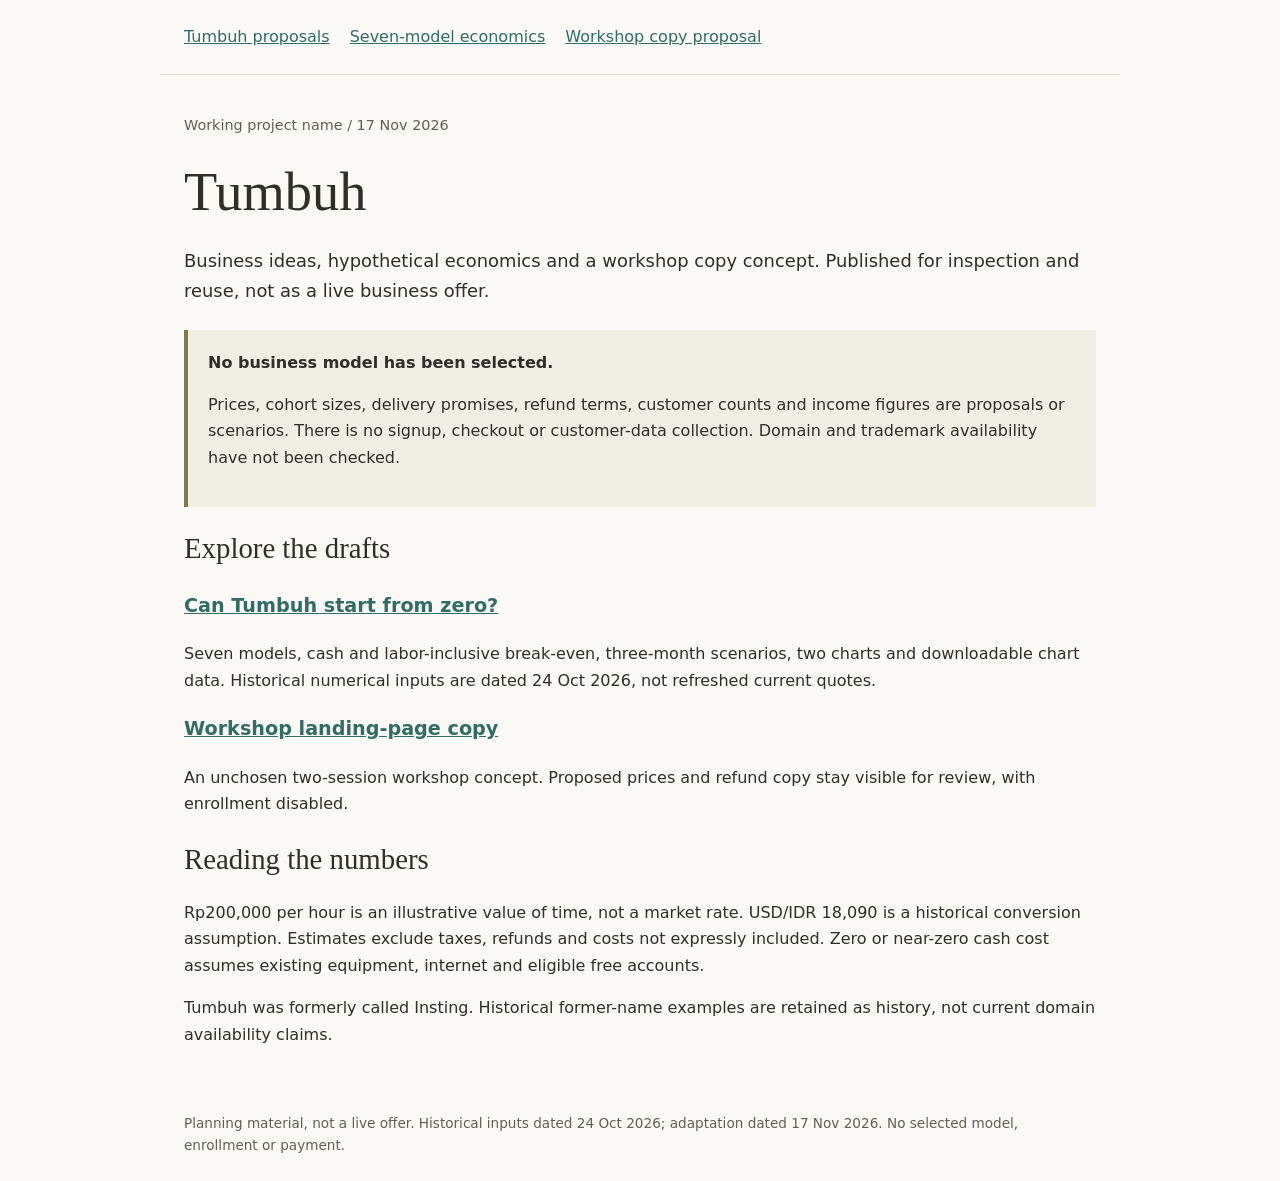
==== index.html @ d08055b1 "Publish static Tumbuh pages and Pages workflow" ====
<!doctype html><html lang="en"><head><meta charset="utf-8"><meta name="viewport" content="width=device-width,initial-scale=1"><title>Tumbuh - proposals, not a launch</title><meta name="description" content="Unchosen business-model proposals and hypothetical estimates. No signup, sales or income promises."><link rel="stylesheet" href="./style.css"></head><body><nav aria-label="Main"><a href="./">Tumbuh proposals</a><a href="./economics/">Seven-model economics</a><a href="./workshop-proposal/">Workshop copy proposal</a></nav><main><header><p class="fact">Working project name / 17 Nov 2026</p><h1>Tumbuh</h1><p class="intro">Business ideas, hypothetical economics and a workshop copy concept. Published for inspection and reuse, not as a live business offer.</p></header><aside class="callout"><strong>No business model has been selected.</strong><p>Prices, cohort sizes, delivery promises, refund terms, customer counts and income figures are proposals or scenarios. There is no signup, checkout or customer-data collection. Domain and trademark availability have not been checked.</p></aside><section><h2>Explore the drafts</h2><h3><a href="economics/">Can Tumbuh start from zero?</a></h3><p>Seven models, cash and labor-inclusive break-even, three-month scenarios, two charts and downloadable chart data. Historical numerical inputs are dated 24 Oct 2026, not refreshed current quotes.</p><h3><a href="workshop-proposal/">Workshop landing-page copy</a></h3><p>An unchosen two-session workshop concept. Proposed prices and refund copy stay visible for review, with enrollment disabled.</p></section><section><h2>Reading the numbers</h2><p>Rp200,000 per hour is an illustrative value of time, not a market rate. USD/IDR 18,090 is a historical conversion assumption. Estimates exclude taxes, refunds and costs not expressly included. Zero or near-zero cash cost assumes existing equipment, internet and eligible free accounts.</p><p>Tumbuh was formerly called Insting. Historical former-name examples are retained as history, not current domain availability claims.</p></section></main><footer>Planning material, not a live offer. Historical inputs dated 24 Oct 2026; adaptation dated 17 Nov 2026. No selected model, enrollment or payment.</footer></body></html>
---- style.css ----
*{box-sizing:border-box}html{background:#faf9f6;color:#302e28;font-family:system-ui,sans-serif;font-size:16px;line-height:1.65}body{margin:0}nav,main,footer{max-width:960px;margin:auto;padding:24px}nav{display:flex;gap:20px;flex-wrap:wrap;border-bottom:1px solid #dcd8ce}a{color:#316c65;overflow-wrap:anywhere}h1{font-family:Georgia,serif;font-size:clamp(2.1rem,5vw,3.4rem);font-weight:400;line-height:1.12;margin:24px 0}h2,.group-heading>.group-label{display:block;font-family:Georgia,serif;font-size:1.8rem;line-height:1.2;font-weight:400}h3,.group:not(.group-heading)>.group-label{display:block;font-size:1.2rem;font-weight:650;margin-bottom:20px}.fact,.caption,.closing{color:#625e56;font-size:.9rem}.intro,.key{font-size:1.12rem}.group{margin:44px 0}.group .group{margin:32px 0}.callout{display:block;background:#f0ede4;border-left:4px solid #84774c;padding:20px;margin:24px 0}.callout span{display:block}.strong{font-weight:650;margin-bottom:6px}.facts{margin:0}.facts>div{padding:14px 0;border-top:1px solid #dcd8ce;display:grid;grid-template-columns:minmax(130px,27%) 1fr;gap:16px}dt{font-size:.92rem;color:#625e56}dd{margin:0}.steps,.bullets{padding-left:24px}.steps li,.bullets li{padding:8px 0}.step-n{display:none}.row{padding:18px 0;border-top:1px solid #dcd8ce;display:flex;gap:16px}.row-body{flex:1}.row-main{font-weight:650}.row-detail{font-size:.9rem;color:#625e56}.row-value{font-weight:650;white-space:nowrap}.photos{margin:28px 0}.photos img{width:100%;max-height:320px;object-fit:contain}.landing-h1{font-family:Georgia,serif;font-size:2rem;line-height:1.2}.landing-h2{font-size:1.5rem}.landing-eyebrow{color:#316c65;font-weight:650}.landing-hero,.landing-final{margin:36px 0}.button,button{display:inline-block;border:1px solid #b6ada0;border-radius:10px;padding:14px 18px;background:#e5e0d6;color:#5b554c;font:inherit;max-width:100%;white-space:normal}.landing-cta-note{font-size:.9rem;color:#625e56}.chart-wrap{overflow-x:auto}.chart-wrap svg{display:block;width:100%;min-width:270px;height:auto}table{border-collapse:collapse;width:100%;font-size:.9rem}td,th{text-align:left;padding:9px 5px;border-bottom:1px solid #dcd8ce}footer{color:#625e56;font-size:.85rem} @media(max-width:540px){nav,main,footer{padding:18px}.facts>div{display:block}dd{margin-top:6px}.row{gap:10px}.row-value{white-space:normal;max-width:90px}.group{margin:36px 0}}
.chart-wrap svg{min-width:660px}.scenario-results{padding-left:26px}.scenario-results li{border-top:1px solid #dcd8ce;padding:14px 0}.scenario-results p{margin:6px 0}
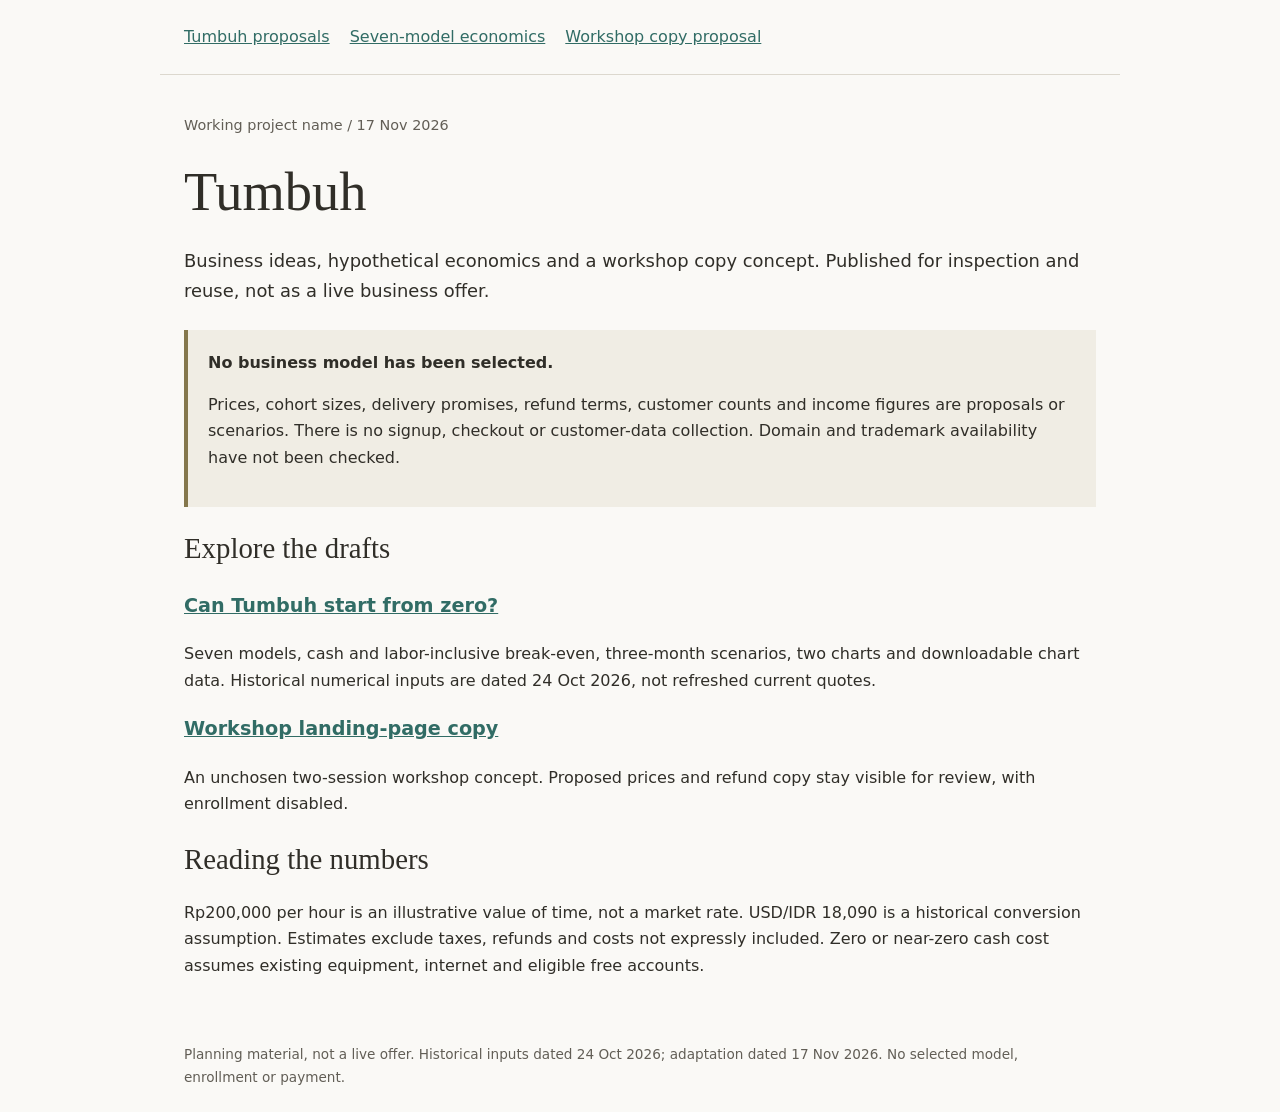
==== commit 88eb3aad: "Remove former name from current proposal site" ====
--- a/index.html
+++ b/index.html
@@ -1 +1 @@
-<!doctype html><html lang="en"><head><meta charset="utf-8"><meta name="viewport" content="width=device-width,initial-scale=1"><title>Tumbuh - proposals, not a launch</title><meta name="description" content="Unchosen business-model proposals and hypothetical estimates. No signup, sales or income promises."><link rel="stylesheet" href="./style.css"></head><body><nav aria-label="Main"><a href="./">Tumbuh proposals</a><a href="./economics/">Seven-model economics</a><a href="./workshop-proposal/">Workshop copy proposal</a></nav><main><header><p class="fact">Working project name / 17 Nov 2026</p><h1>Tumbuh</h1><p class="intro">Business ideas, hypothetical economics and a workshop copy concept. Published for inspection and reuse, not as a live business offer.</p></header><aside class="callout"><strong>No business model has been selected.</strong><p>Prices, cohort sizes, delivery promises, refund terms, customer counts and income figures are proposals or scenarios. There is no signup, checkout or customer-data collection. Domain and trademark availability have not been checked.</p></aside><section><h2>Explore the drafts</h2><h3><a href="economics/">Can Tumbuh start from zero?</a></h3><p>Seven models, cash and labor-inclusive break-even, three-month scenarios, two charts and downloadable chart data. Historical numerical inputs are dated 24 Oct 2026, not refreshed current quotes.</p><h3><a href="workshop-proposal/">Workshop landing-page copy</a></h3><p>An unchosen two-session workshop concept. Proposed prices and refund copy stay visible for review, with enrollment disabled.</p></section><section><h2>Reading the numbers</h2><p>Rp200,000 per hour is an illustrative value of time, not a market rate. USD/IDR 18,090 is a historical conversion assumption. Estimates exclude taxes, refunds and costs not expressly included. Zero or near-zero cash cost assumes existing equipment, internet and eligible free accounts.</p><p>Tumbuh was formerly called Insting. Historical former-name examples are retained as history, not current domain availability claims.</p></section></main><footer>Planning material, not a live offer. Historical inputs dated 24 Oct 2026; adaptation dated 17 Nov 2026. No selected model, enrollment or payment.</footer></body></html>+<!doctype html><html lang="en"><head><meta charset="utf-8"><meta name="viewport" content="width=device-width,initial-scale=1"><title>Tumbuh - proposals, not a launch</title><meta name="description" content="Unchosen business-model proposals and hypothetical estimates. No signup, sales or income promises."><link rel="stylesheet" href="./style.css"></head><body><nav aria-label="Main"><a href="./">Tumbuh proposals</a><a href="./economics/">Seven-model economics</a><a href="./workshop-proposal/">Workshop copy proposal</a></nav><main><header><p class="fact">Working project name / 17 Nov 2026</p><h1>Tumbuh</h1><p class="intro">Business ideas, hypothetical economics and a workshop copy concept. Published for inspection and reuse, not as a live business offer.</p></header><aside class="callout"><strong>No business model has been selected.</strong><p>Prices, cohort sizes, delivery promises, refund terms, customer counts and income figures are proposals or scenarios. There is no signup, checkout or customer-data collection. Domain and trademark availability have not been checked.</p></aside><section><h2>Explore the drafts</h2><h3><a href="economics/">Can Tumbuh start from zero?</a></h3><p>Seven models, cash and labor-inclusive break-even, three-month scenarios, two charts and downloadable chart data. Historical numerical inputs are dated 24 Oct 2026, not refreshed current quotes.</p><h3><a href="workshop-proposal/">Workshop landing-page copy</a></h3><p>An unchosen two-session workshop concept. Proposed prices and refund copy stay visible for review, with enrollment disabled.</p></section><section><h2>Reading the numbers</h2><p>Rp200,000 per hour is an illustrative value of time, not a market rate. USD/IDR 18,090 is a historical conversion assumption. Estimates exclude taxes, refunds and costs not expressly included. Zero or near-zero cash cost assumes existing equipment, internet and eligible free accounts.</p></section></main><footer>Planning material, not a live offer. Historical inputs dated 24 Oct 2026; adaptation dated 17 Nov 2026. No selected model, enrollment or payment.</footer></body></html>
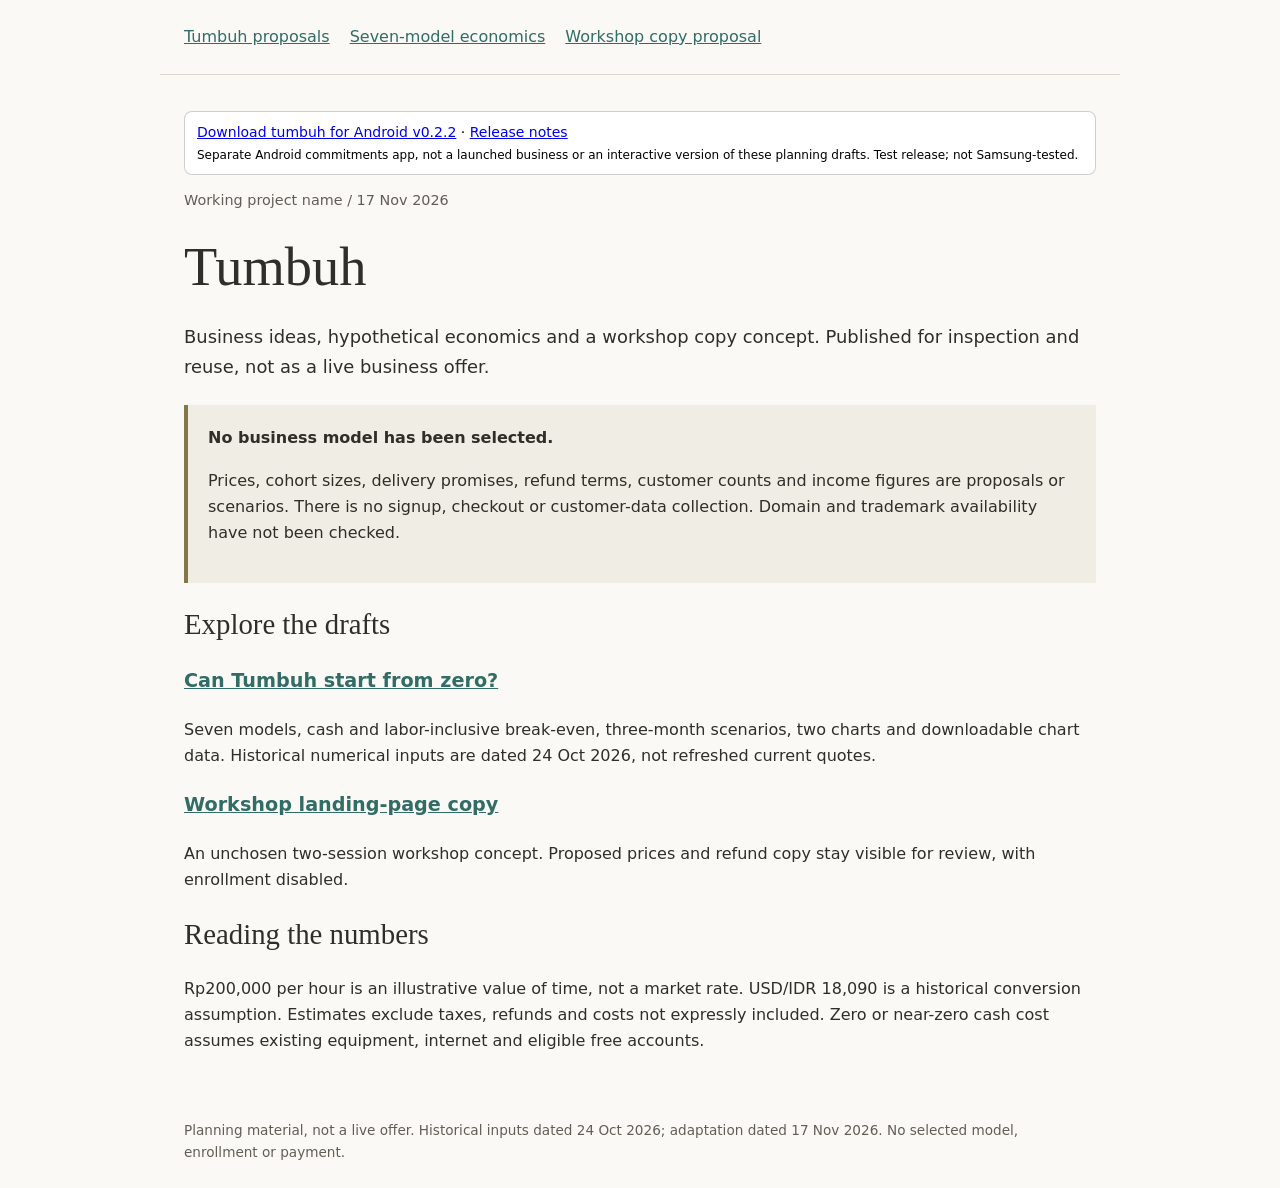
==== commit 01bb7348: "Link web pages to the existing Android test release" ====
--- a/index.html
+++ b/index.html
@@ -1 +1,3 @@
-<!doctype html><html lang="en"><head><meta charset="utf-8"><meta name="viewport" content="width=device-width,initial-scale=1"><title>Tumbuh - proposals, not a launch</title><meta name="description" content="Unchosen business-model proposals and hypothetical estimates. No signup, sales or income promises."><link rel="stylesheet" href="./style.css"></head><body><nav aria-label="Main"><a href="./">Tumbuh proposals</a><a href="./economics/">Seven-model economics</a><a href="./workshop-proposal/">Workshop copy proposal</a></nav><main><header><p class="fact">Working project name / 17 Nov 2026</p><h1>Tumbuh</h1><p class="intro">Business ideas, hypothetical economics and a workshop copy concept. Published for inspection and reuse, not as a live business offer.</p></header><aside class="callout"><strong>No business model has been selected.</strong><p>Prices, cohort sizes, delivery promises, refund terms, customer counts and income figures are proposals or scenarios. There is no signup, checkout or customer-data collection. Domain and trademark availability have not been checked.</p></aside><section><h2>Explore the drafts</h2><h3><a href="economics/">Can Tumbuh start from zero?</a></h3><p>Seven models, cash and labor-inclusive break-even, three-month scenarios, two charts and downloadable chart data. Historical numerical inputs are dated 24 Oct 2026, not refreshed current quotes.</p><h3><a href="workshop-proposal/">Workshop landing-page copy</a></h3><p>An unchosen two-session workshop concept. Proposed prices and refund copy stay visible for review, with enrollment disabled.</p></section><section><h2>Reading the numbers</h2><p>Rp200,000 per hour is an illustrative value of time, not a market rate. USD/IDR 18,090 is a historical conversion assumption. Estimates exclude taxes, refunds and costs not expressly included. Zero or near-zero cash cost assumes existing equipment, internet and eligible free accounts.</p></section></main><footer>Planning material, not a live offer. Historical inputs dated 24 Oct 2026; adaptation dated 17 Nov 2026. No selected model, enrollment or payment.</footer></body></html>+<!doctype html><html lang="en"><head><meta charset="utf-8"><meta name="viewport" content="width=device-width,initial-scale=1"><title>Tumbuh - proposals, not a launch</title><meta name="description" content="Unchosen business-model proposals and hypothetical estimates. No signup, sales or income promises."><link rel="stylesheet" href="./style.css"><style>.android-release{display:block;position:relative;z-index:7;margin:12px 0;padding:10px 12px;border:1px solid #8886;border-radius:8px;font:14px/1.45 system-ui,sans-serif;background:Canvas;color:CanvasText;overflow-wrap:anywhere}.android-release a{color:LinkText}.android-release small{display:block;margin-top:4px;font-size:12px}</style>
+</head><body><nav aria-label="Main"><a href="./">Tumbuh proposals</a><a href="./economics/">Seven-model economics</a><a href="./workshop-proposal/">Workshop copy proposal</a></nav><main>
+<aside class="android-release" aria-label="Android version"><a href="https://github.com/irvan-putra/tumbuh/releases/download/v0.2.2/tumbuh-v0.2.2.apk">Download tumbuh for Android v0.2.2</a> · <a href="https://github.com/irvan-putra/tumbuh/releases/tag/v0.2.2">Release notes</a><small>Separate Android commitments app, not a launched business or an interactive version of these planning drafts. Test release; not Samsung-tested.</small></aside><header><p class="fact">Working project name / 17 Nov 2026</p><h1>Tumbuh</h1><p class="intro">Business ideas, hypothetical economics and a workshop copy concept. Published for inspection and reuse, not as a live business offer.</p></header><aside class="callout"><strong>No business model has been selected.</strong><p>Prices, cohort sizes, delivery promises, refund terms, customer counts and income figures are proposals or scenarios. There is no signup, checkout or customer-data collection. Domain and trademark availability have not been checked.</p></aside><section><h2>Explore the drafts</h2><h3><a href="economics/">Can Tumbuh start from zero?</a></h3><p>Seven models, cash and labor-inclusive break-even, three-month scenarios, two charts and downloadable chart data. Historical numerical inputs are dated 24 Oct 2026, not refreshed current quotes.</p><h3><a href="workshop-proposal/">Workshop landing-page copy</a></h3><p>An unchosen two-session workshop concept. Proposed prices and refund copy stay visible for review, with enrollment disabled.</p></section><section><h2>Reading the numbers</h2><p>Rp200,000 per hour is an illustrative value of time, not a market rate. USD/IDR 18,090 is a historical conversion assumption. Estimates exclude taxes, refunds and costs not expressly included. Zero or near-zero cash cost assumes existing equipment, internet and eligible free accounts.</p></section></main><footer>Planning material, not a live offer. Historical inputs dated 24 Oct 2026; adaptation dated 17 Nov 2026. No selected model, enrollment or payment.</footer></body></html>
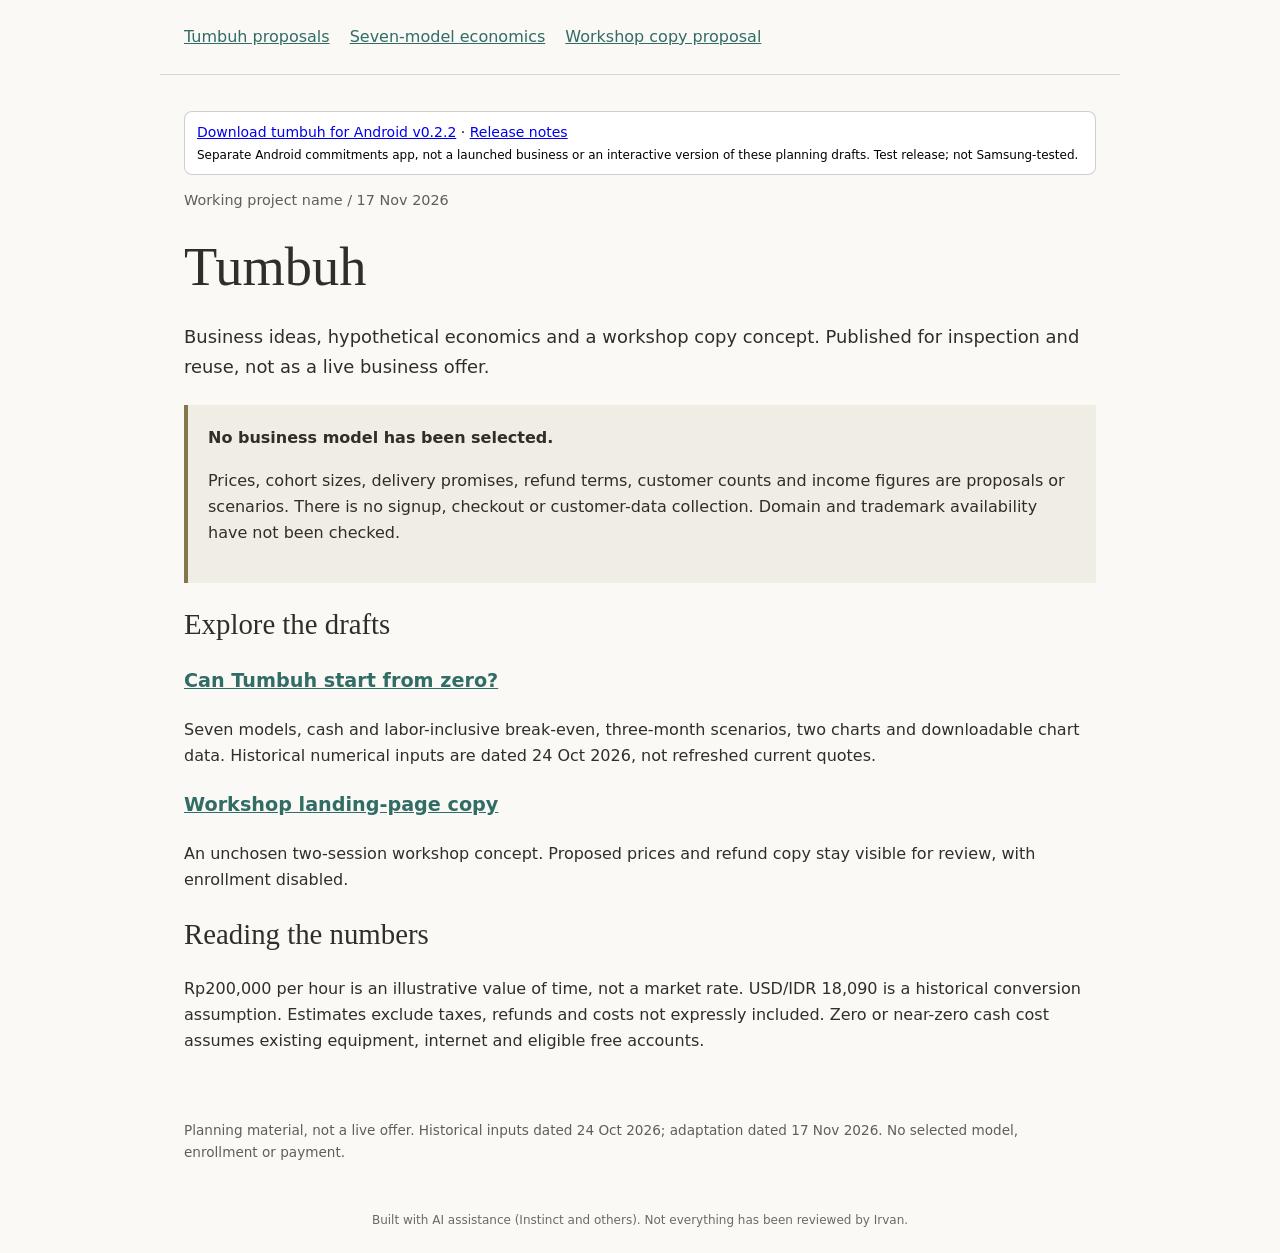
==== commit c21e0044: "Add AI-assistance note: built with AI (Instinct and others), not everything reviewed by Irvan" ====
--- a/index.html
+++ b/index.html
@@ -1,3 +1,4 @@
 <!doctype html><html lang="en"><head><meta charset="utf-8"><meta name="viewport" content="width=device-width,initial-scale=1"><title>Tumbuh - proposals, not a launch</title><meta name="description" content="Unchosen business-model proposals and hypothetical estimates. No signup, sales or income promises."><link rel="stylesheet" href="./style.css"><style>.android-release{display:block;position:relative;z-index:7;margin:12px 0;padding:10px 12px;border:1px solid #8886;border-radius:8px;font:14px/1.45 system-ui,sans-serif;background:Canvas;color:CanvasText;overflow-wrap:anywhere}.android-release a{color:LinkText}.android-release small{display:block;margin-top:4px;font-size:12px}</style>
 </head><body><nav aria-label="Main"><a href="./">Tumbuh proposals</a><a href="./economics/">Seven-model economics</a><a href="./workshop-proposal/">Workshop copy proposal</a></nav><main>
-<aside class="android-release" aria-label="Android version"><a href="https://github.com/irvan-putra/tumbuh/releases/download/v0.2.2/tumbuh-v0.2.2.apk">Download tumbuh for Android v0.2.2</a> · <a href="https://github.com/irvan-putra/tumbuh/releases/tag/v0.2.2">Release notes</a><small>Separate Android commitments app, not a launched business or an interactive version of these planning drafts. Test release; not Samsung-tested.</small></aside><header><p class="fact">Working project name / 17 Nov 2026</p><h1>Tumbuh</h1><p class="intro">Business ideas, hypothetical economics and a workshop copy concept. Published for inspection and reuse, not as a live business offer.</p></header><aside class="callout"><strong>No business model has been selected.</strong><p>Prices, cohort sizes, delivery promises, refund terms, customer counts and income figures are proposals or scenarios. There is no signup, checkout or customer-data collection. Domain and trademark availability have not been checked.</p></aside><section><h2>Explore the drafts</h2><h3><a href="economics/">Can Tumbuh start from zero?</a></h3><p>Seven models, cash and labor-inclusive break-even, three-month scenarios, two charts and downloadable chart data. Historical numerical inputs are dated 24 Oct 2026, not refreshed current quotes.</p><h3><a href="workshop-proposal/">Workshop landing-page copy</a></h3><p>An unchosen two-session workshop concept. Proposed prices and refund copy stay visible for review, with enrollment disabled.</p></section><section><h2>Reading the numbers</h2><p>Rp200,000 per hour is an illustrative value of time, not a market rate. USD/IDR 18,090 is a historical conversion assumption. Estimates exclude taxes, refunds and costs not expressly included. Zero or near-zero cash cost assumes existing equipment, internet and eligible free accounts.</p></section></main><footer>Planning material, not a live offer. Historical inputs dated 24 Oct 2026; adaptation dated 17 Nov 2026. No selected model, enrollment or payment.</footer></body></html>+<aside class="android-release" aria-label="Android version"><a href="https://github.com/irvan-putra/tumbuh/releases/download/v0.2.2/tumbuh-v0.2.2.apk">Download tumbuh for Android v0.2.2</a> · <a href="https://github.com/irvan-putra/tumbuh/releases/tag/v0.2.2">Release notes</a><small>Separate Android commitments app, not a launched business or an interactive version of these planning drafts. Test release; not Samsung-tested.</small></aside><header><p class="fact">Working project name / 17 Nov 2026</p><h1>Tumbuh</h1><p class="intro">Business ideas, hypothetical economics and a workshop copy concept. Published for inspection and reuse, not as a live business offer.</p></header><aside class="callout"><strong>No business model has been selected.</strong><p>Prices, cohort sizes, delivery promises, refund terms, customer counts and income figures are proposals or scenarios. There is no signup, checkout or customer-data collection. Domain and trademark availability have not been checked.</p></aside><section><h2>Explore the drafts</h2><h3><a href="economics/">Can Tumbuh start from zero?</a></h3><p>Seven models, cash and labor-inclusive break-even, three-month scenarios, two charts and downloadable chart data. Historical numerical inputs are dated 24 Oct 2026, not refreshed current quotes.</p><h3><a href="workshop-proposal/">Workshop landing-page copy</a></h3><p>An unchosen two-session workshop concept. Proposed prices and refund copy stay visible for review, with enrollment disabled.</p></section><section><h2>Reading the numbers</h2><p>Rp200,000 per hour is an illustrative value of time, not a market rate. USD/IDR 18,090 is a historical conversion assumption. Estimates exclude taxes, refunds and costs not expressly included. Zero or near-zero cash cost assumes existing equipment, internet and eligible free accounts.</p></section></main><footer>Planning material, not a live offer. Historical inputs dated 24 Oct 2026; adaptation dated 17 Nov 2026. No selected model, enrollment or payment.</footer><p class="ai-note" style="text-align:center;font:12px/1.4 system-ui,sans-serif;opacity:.7;margin:24px 12px">Built with AI assistance (Instinct and others). Not everything has been reviewed by Irvan.</p>
+</body></html>
